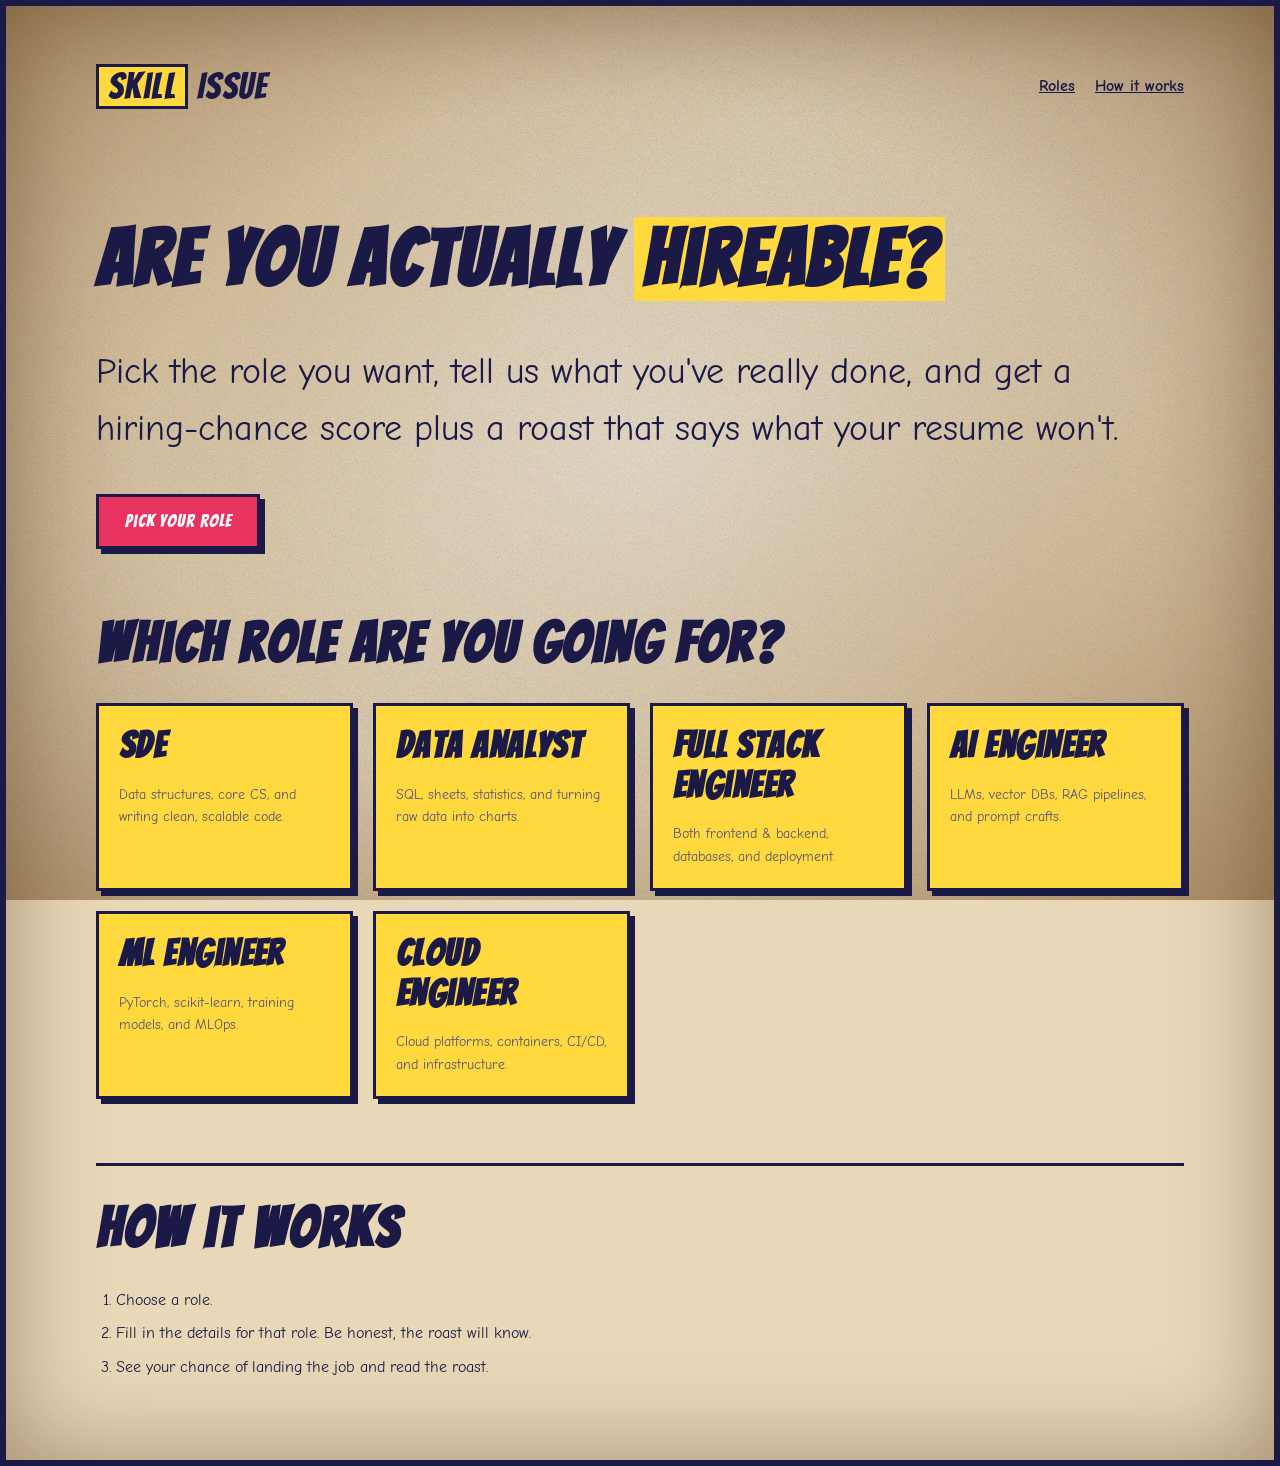
==== src/main/resources/static/index.html @ abd8b3f5 "Added frontend to the application" ====
<!DOCTYPE html>
<html lang="en">
<head>
  <meta charset="UTF-8">
  <meta name="viewport" content="width=device-width, initial-scale=1">
  <title>Skill Issue — find out if you're hireable</title>
  <link rel="preconnect" href="https://fonts.googleapis.com">
  <link rel="preconnect" href="https://fonts.gstatic.com" crossorigin>
  <link href="https://fonts.googleapis.com/css2?family=Bangers&family=Comic+Neue:ital,wght@0,400;0,700;1,400;1,700&display=swap" rel="stylesheet">
  <link rel="stylesheet" href="css/base.css">
  <link rel="stylesheet" href="css/components.css">
  <link rel="stylesheet" href="css/home.css">
  <link rel="icon" type="image/png" href="images/emoji-beg.png">
</head>
<body>
  <header class="site-header">
    <div class="wrap">
      <a class="logo" href="index.html"><span>Skill</span> Issue</a>
      <nav aria-label="Main"><a href="index.html#roles">Roles</a><a href="index.html#how">How it works</a></nav>
    </div>
  </header>

  <main>
    <section class="hero wrap">
      <h1>Are you actually <mark>hireable?</mark></h1>
      <p>Pick the role you want, tell us what you've really done, and get a hiring-chance score plus a roast that says what your resume won't.</p>
      <a class="btn" href="#roles">Pick your role</a>
    </section>

    <section class="roles wrap" id="roles">
      <h2>Which role are you going for?</h2>
      <ul class="role-grid">
        <li><a class="role-card" href="profile.html#sde"><h3>SDE</h3><p>Data structures, core CS, and writing clean, scalable code.</p></a></li>
        <li><a class="role-card" href="profile.html#data-analyst"><h3>Data Analyst</h3><p>SQL, sheets, statistics, and turning raw data into charts.</p></a></li>
        <li><a class="role-card" href="profile.html#fullstack"><h3>Full Stack Engineer</h3><p>Both frontend & backend, databases, and deployment.</p></a></li>
        <li><a class="role-card" href="profile.html#ai-engineer"><h3>AI Engineer</h3><p>LLMs, vector DBs, RAG pipelines, and prompt crafts.</p></a></li>
        <li><a class="role-card" href="profile.html#ml-engineer"><h3>ML Engineer</h3><p>PyTorch, scikit-learn, training models, and MLOps.</p></a></li>
        <li><a class="role-card" href="profile.html#cloud-engineer"><h3>Cloud Engineer</h3><p>Cloud platforms, containers, CI/CD, and infrastructure.</p></a></li>
      </ul>
    </section>

    <section class="how wrap" id="how">
      <h2>How it works</h2>
      <ol>
        <li>Choose a role.</li>
        <li>Fill in the details for that role. Be honest, the roast will know.</li>
        <li>See your chance of landing the job and read the roast.</li>
      </ol>
    </section>
  </main>
</body>
</html>
---- src/main/resources/static/css/base.css ----
/* base.css — design tokens, reset, typography. Loaded on every page. */
:root {
  --bg: #e8d8b8;
  --panel: #ffd93d;
  --ink: #1b1946;
  --ink-soft: #55537f;
  --hurt: #e8325f;      /* damage / roast */
  --heal: #23b58a;      /* health / good news */
  --hit: #ffd93d;       /* highlight */
  --line: 3px solid var(--ink);
  --shadow: 5px 5px 0 var(--ink);

  --font-display: "Bangers", "Comic Sans MS", Impact, cursive, sans-serif;
  --font-body: "Comic Neue", "Comic Sans MS", cursive, sans-serif;

  --step--1: 0.875rem;
  --step-0: 1rem;
  --step-1: 2.25rem;
  --step-2: 1.75rem;
  --step-3: clamp(2.25rem, 5vw, 3.5rem);
  --step-4: clamp(3rem, 9vw, 6rem);
}

*, *::before, *::after { box-sizing: border-box; }
html { scroll-behavior: smooth; }
@media (prefers-reduced-motion: reduce) {
  html { scroll-behavior: auto; }
  *, *::before, *::after { animation: none !important; transition: none !important; }
}

body {
  margin: 0;
  min-height: 100vh;
  border: 6px solid var(--ink);
  color: var(--ink);
  font-family: var(--font-body);
  font-size: var(--step-0);
  line-height: 1.6;
  background-color: var(--bg);
  background-image: 
    /* Vignette shading around edges */
    radial-gradient(
      ellipse at center,
      rgba(247, 241, 227, 0.4) 0%,
      rgba(214, 187, 142, 0.4) 55%,
      rgba(153, 117, 74, 0.75) 100%
    ),
    /* Irregular stains / aged discoloration */
    radial-gradient(
      circle at 20% 30%,
      rgba(180, 140, 90, 0.3) 0%,
      transparent 45%
    ),
    radial-gradient(
      circle at 80% 75%,
      rgba(160, 115, 65, 0.35) 0%,
      transparent 50%
    ),
    /* Procedural paper fiber & noise texture via inline SVG */
    url("data:image/svg+xml,%3Csvg viewBox='0 0 600 600' xmlns='http://www.w3.org/2000/svg'%3E%3Cfilter id='noiseFilter'%3E%3CfeTurbulence type='fractalNoise' baseFrequency='0.65' numOctaves='4' stitchTiles='stitch'/%3E%3CfeColorMatrix type='matrix' values='0 0 0 0 0.45  0 0 0 0 0.35  0 0 0 0 0.22  0 0 0 0 0.22 0'/%3E%3C/filter%3E%3Crect width='100%25' height='100%25' filter='url(%23noiseFilter)'/%3E%3C/svg%3E");
  background-repeat: no-repeat, no-repeat, no-repeat, repeat;
  background-size: cover, cover, cover, 300px 300px;
  background-attachment: fixed;
  box-shadow: inset 0 0 100px rgba(78, 48, 20, 0.45);
}

@media (max-width: 600px) {
  body { border-width: 4px; }
}

h1, h2, h3 {
  font-family: var(--font-display);
  line-height: 1.1;
  letter-spacing: 0.04em;
  margin: 0 0 0.5em;
}
h1 { font-size: var(--step-4); }
h2 { font-size: var(--step-3); }
h3 { font-size: var(--step-1); }
p  { margin: 0 0 1em; max-width: 62ch; }
a  { color: inherit; }

:focus-visible { outline: 4px solid var(--hurt); outline-offset: 3px; }

.wrap { width: min(100% - 2rem, 68rem); margin-inline: auto; }
.muted { color: var(--ink-soft); }
.visually-hidden {
  position: absolute; width: 1px; height: 1px; overflow: hidden;
  clip: rect(0 0 0 0); white-space: nowrap;
}
---- src/main/resources/static/css/components.css ----
/* components.css — reusable pieces: header, buttons, panels, form controls, health bar. */

/* Site header */
.site-header { padding-block: 3.25rem; }
.site-header .wrap { display: flex; justify-content: space-between; align-items: center; gap: 1rem; }
.logo {
  font-family: var(--font-display); font-size: var(--step-1);
  text-decoration: none; letter-spacing: 0.04em;
}
.logo span { background: var(--hit); padding: 0 0.25em; border: var(--line); }
.site-header nav a { margin-left: 1.25rem; font-weight: 700; }

/* Buttons */
.btn {
  display: inline-block; font: var(--step-0)/1 var(--font-display);
  font-size: 1.15rem; letter-spacing: 0.05em;
  padding: 0.85em 1.4em; border: var(--line); background: var(--hurt); color: #fff;
  text-decoration: none; cursor: pointer; box-shadow: var(--shadow);
  transition: transform 0.12s, box-shadow 0.12s;
}
.btn:hover { transform: translate(2px, 2px); box-shadow: 3px 3px 0 var(--ink); }
.btn:active { transform: translate(5px, 5px); box-shadow: 0 0 0 var(--ink); }
.btn--quiet { background: var(--panel); color: var(--ink); }

/* Panel */
.panel { background: var(--panel); border: var(--line); box-shadow: var(--shadow); padding: 1.5rem; }
.panel--flat { box-shadow: none; }

/* Forms */
.field { margin-bottom: 1.25rem; }
.field label, .field legend { display: block; font-weight: 700; margin-bottom: 0.35rem; padding: 0; }
.field .hint { display: block; font-size: var(--step--1); color: var(--ink-soft); font-weight: 400; }
.field input[type="text"],
.field input[type="number"],
.field select,
.field textarea {
  width: 100%; font: inherit; color: inherit; background: #fff;
  border: var(--line); padding: 0.7em 0.8em; border-radius: 0;
}
.field textarea { min-height: 6rem; resize: vertical; }
.field input:focus, .field select:focus, .field textarea:focus { background: #fffbe0; }
.field--check label { display: flex; gap: 0.6rem; align-items: center; font-weight: 500; }
.field--check input { width: 1.25rem; height: 1.25rem; accent-color: var(--ink); }
fieldset.field { border: 0; padding: 0; margin-inline: 0; min-width: 0; }

/* Health bar — the score, drawn like a boss fight */
.hp { border: var(--line); background: #fff; height: 3rem; position: relative; overflow: hidden; }
.hp__fill {
  height: 100%; width: var(--value, 0%); background: var(--heal);
  border-right: var(--line);
  animation: hp-fill 1.4s cubic-bezier(0.2, 0.8, 0.2, 1) both;
}
.hp[data-tier="low"] .hp__fill { background: var(--hurt); }
.hp[data-tier="mid"] .hp__fill { background: var(--hit); }
@keyframes hp-fill { from { width: 0; } }
.hp__label { display: flex; justify-content: space-between; font-weight: 700; margin-bottom: 0.4rem; }
---- src/main/resources/static/css/home.css ----
/* home.css — index.html only */
.hero { padding-block: 3rem 2rem; }
.hero h1 {
  max-width: none;
  white-space: nowrap;
  font-size: clamp(1.4rem, 6.2vw, var(--step-4));
}
.hero h1 mark { background: var(--hit); color: inherit; padding: 0 0.1em; }
.hero p { font-size: var(--step-1); }

.roles { padding-block: 2rem 4rem; }
.role-grid {
  display: grid; gap: 1.25rem;
  grid-template-columns: repeat(auto-fit, minmax(14rem, 1fr));
  list-style: none; padding: 0; margin: 1.5rem 0 0;
}
.role-card {
  display: block; height: 100%; text-decoration: none; padding: 1.25rem;
  background: var(--panel); border: var(--line); box-shadow: var(--shadow);
  transition: transform 0.12s, box-shadow 0.12s, background 0.12s;
}
.role-card:hover, .role-card:focus-visible { background: var(--hit); transform: translate(-2px, -2px); box-shadow: 7px 7px 0 var(--ink); }
.role-card p { margin: 0; font-size: var(--step--1); color: var(--ink-soft); }
.role-card:hover p, .role-card:focus-visible p { color: var(--ink); }

.how { padding-block: 2rem 4rem; border-top: var(--line); }
.how ol { padding-left: 1.25rem; max-width: 50ch; }
.how li { margin-bottom: 0.5rem; }
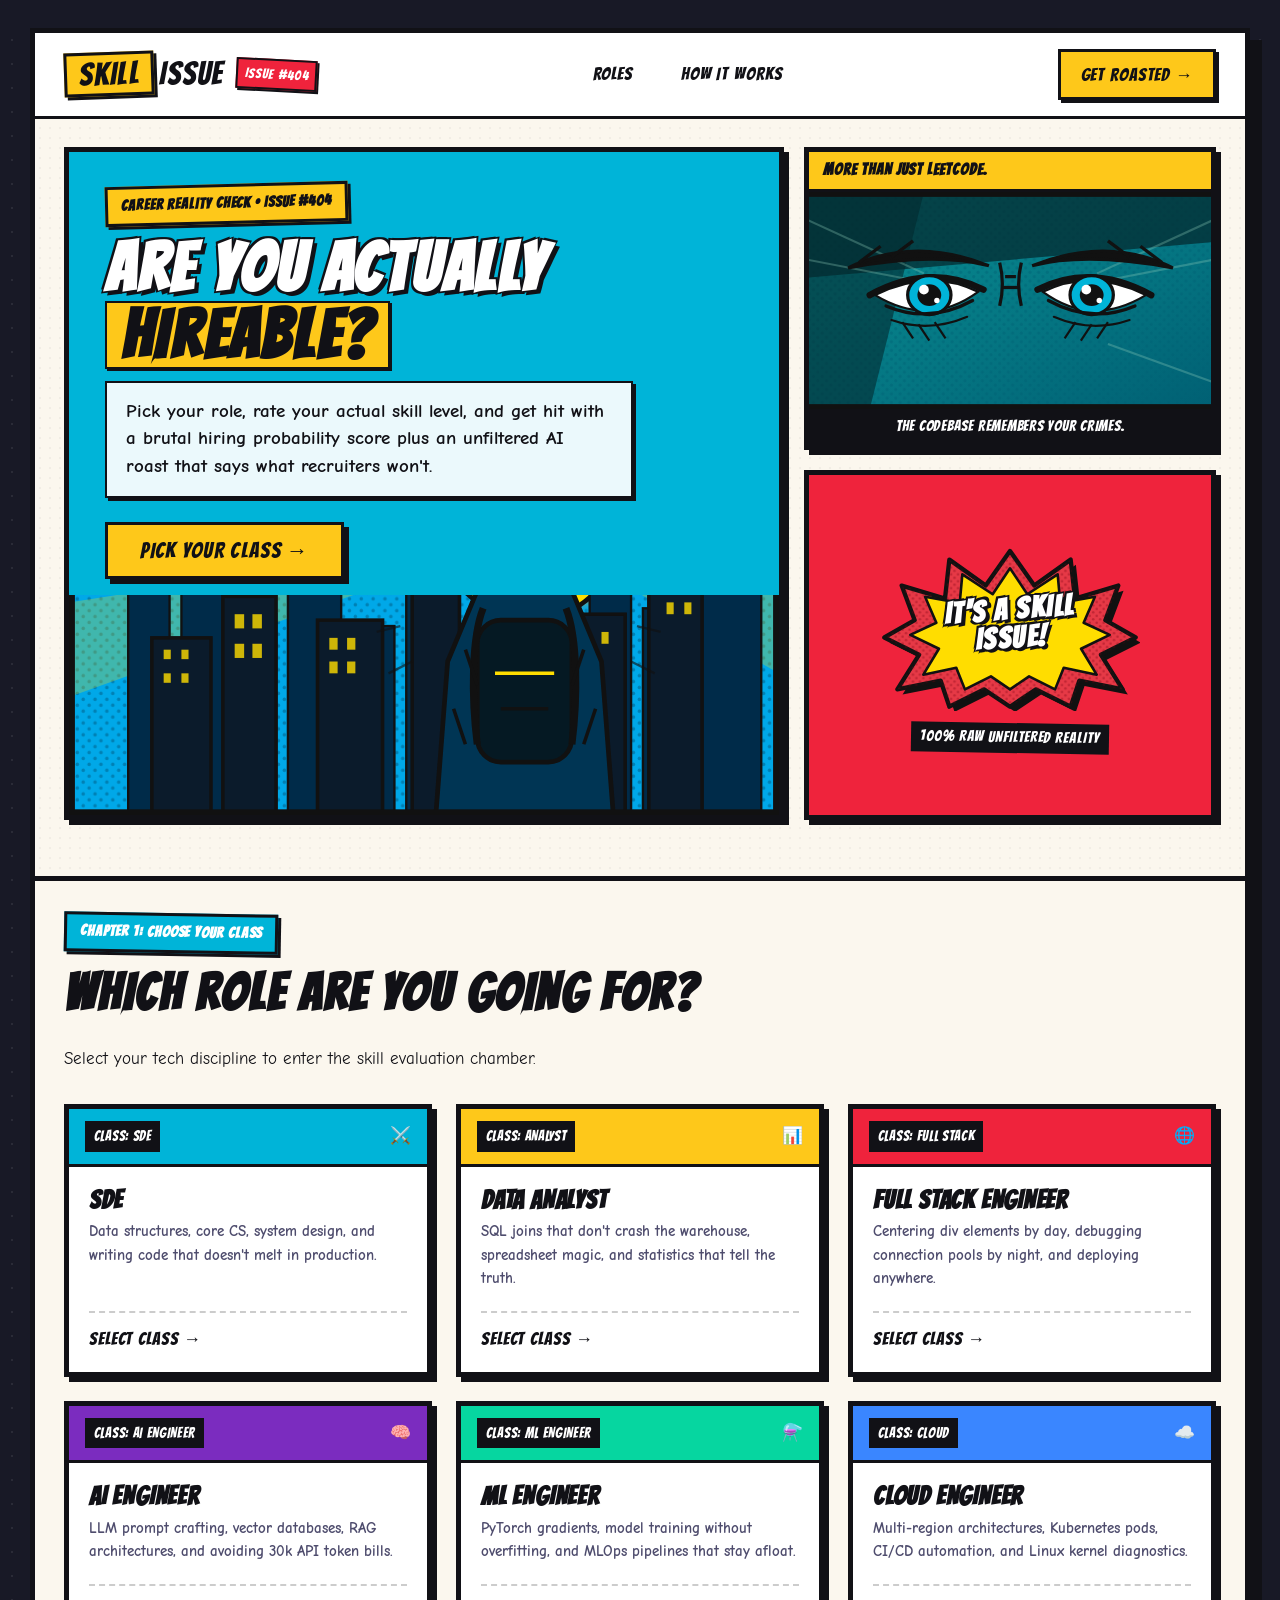
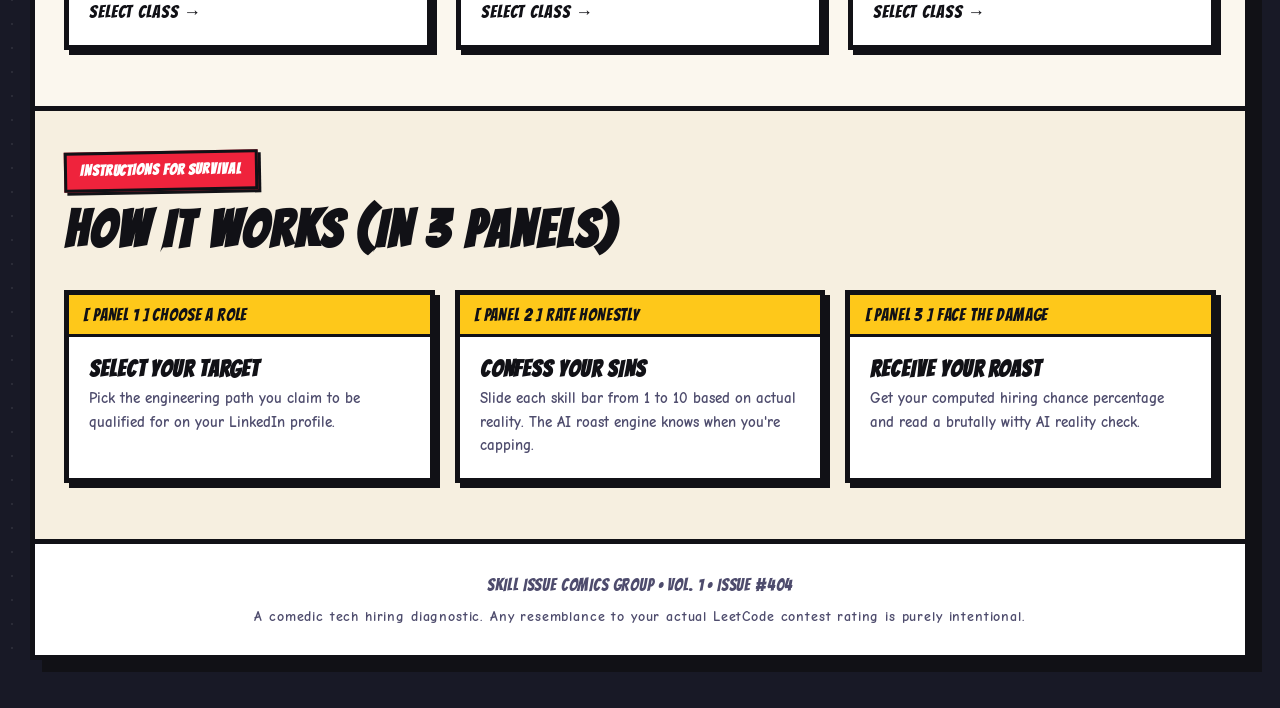
==== commit a1aefe21: "Changed frontend to comic theme" ====
--- a/src/main/resources/static/index.html
+++ b/src/main/resources/static/index.html
@@ -3,7 +3,7 @@
 <head>
   <meta charset="UTF-8">
   <meta name="viewport" content="width=device-width, initial-scale=1">
-  <title>Skill Issue — find out if you're hireable</title>
+  <title>Skill Issue — Tech Hiring Reality Check (Comic Edition)</title>
   <link rel="preconnect" href="https://fonts.googleapis.com">
   <link rel="preconnect" href="https://fonts.gstatic.com" crossorigin>
   <link href="https://fonts.googleapis.com/css2?family=Bangers&family=Comic+Neue:ital,wght@0,400;0,700;1,400;1,700&display=swap" rel="stylesheet">
@@ -13,40 +13,206 @@
   <link rel="icon" type="image/png" href="images/emoji-beg.png">
 </head>
 <body>
-  <header class="site-header">
-    <div class="wrap">
-      <a class="logo" href="index.html"><span>Skill</span> Issue</a>
-      <nav aria-label="Main"><a href="index.html#roles">Roles</a><a href="index.html#how">How it works</a></nav>
-    </div>
-  </header>
-
-  <main>
-    <section class="hero wrap">
-      <h1>Are you actually <mark>hireable?</mark></h1>
-      <p>Pick the role you want, tell us what you've really done, and get a hiring-chance score plus a roast that says what your resume won't.</p>
-      <a class="btn" href="#roles">Pick your role</a>
-    </section>
-
-    <section class="roles wrap" id="roles">
-      <h2>Which role are you going for?</h2>
-      <ul class="role-grid">
-        <li><a class="role-card" href="profile.html#sde"><h3>SDE</h3><p>Data structures, core CS, and writing clean, scalable code.</p></a></li>
-        <li><a class="role-card" href="profile.html#data-analyst"><h3>Data Analyst</h3><p>SQL, sheets, statistics, and turning raw data into charts.</p></a></li>
-        <li><a class="role-card" href="profile.html#fullstack"><h3>Full Stack Engineer</h3><p>Both frontend & backend, databases, and deployment.</p></a></li>
-        <li><a class="role-card" href="profile.html#ai-engineer"><h3>AI Engineer</h3><p>LLMs, vector DBs, RAG pipelines, and prompt crafts.</p></a></li>
-        <li><a class="role-card" href="profile.html#ml-engineer"><h3>ML Engineer</h3><p>PyTorch, scikit-learn, training models, and MLOps.</p></a></li>
-        <li><a class="role-card" href="profile.html#cloud-engineer"><h3>Cloud Engineer</h3><p>Cloud platforms, containers, CI/CD, and infrastructure.</p></a></li>
-      </ul>
-    </section>
-
-    <section class="how wrap" id="how">
-      <h2>How it works</h2>
-      <ol>
-        <li>Choose a role.</li>
-        <li>Fill in the details for that role. Be honest, the roast will know.</li>
-        <li>See your chance of landing the job and read the roast.</li>
-      </ol>
-    </section>
-  </main>
+  <div class="comic-page">
+    <!-- Comic Site Header -->
+    <header class="site-header">
+      <div class="wrap">
+        <a class="logo-group" href="index.html">
+          <div class="logo"><span>SKILL</span> ISSUE</div>
+          <div class="logo-badge">ISSUE #404</div>
+        </a>
+        <nav aria-label="Main">
+          <a href="#roles">ROLES</a>
+          <a href="#how">HOW IT WORKS</a>
+        </nav>
+        <a class="header-cta" href="profile.html#sde">GET ROASTED &rarr;</a>
+      </div>
+    </header>
+
+    <main>
+      <!-- Hero Comic Spread (Inspired by Vaultless Reference) -->
+      <section class="hero-comic-section wrap">
+        <div class="comic-hero-grid">
+          <!-- Main Left Comic Panel -->
+          <div class="hero-panel-main halftone-cyan">
+            <div class="hero-panel-content">
+              <span class="comic-tag">CAREER REALITY CHECK &bull; ISSUE #404</span>
+              <h1>ARE YOU ACTUALLY <mark>HIREABLE?</mark></h1>
+              <p>Pick your role, rate your actual skill level, and get hit with a brutal hiring probability score plus an unfiltered AI roast that says what recruiters won't.</p>
+              <a class="btn" href="#roles">PICK YOUR CLASS &rarr;</a>
+            </div>
+            <div class="hero-panel-illustration">
+              <img src="images/comic-hero-skyline.svg" alt="Comic developer overlooking tech skyline">
+            </div>
+          </div>
+
+          <!-- Right Column (2 Stacked Comic Panels) -->
+          <div class="hero-side-column">
+            <!-- Top Right Noir Panel -->
+            <div class="side-panel-noir">
+              <div class="side-panel-header">MORE THAN JUST LEETCODE.</div>
+              <div class="side-panel-image">
+                <img src="images/comic-eyes.svg" alt="Intense comic eyes staring at code">
+              </div>
+              <div class="side-panel-caption">THE CODEBASE REMEMBERS YOUR CRIMES.</div>
+            </div>
+
+            <!-- Bottom Right Action Burst Panel -->
+            <div class="side-panel-burst halftone-red">
+              <div class="burst-wrap">
+                <img src="images/comic-burst.svg" alt="Comic action starburst">
+                <div class="burst-text-overlay">
+                  <h3>IT'S A SKILL ISSUE!</h3>
+                </div>
+              </div>
+              <div class="burst-subtitle">100% RAW UNFILTERED REALITY</div>
+            </div>
+          </div>
+        </div>
+
+      </section>
+
+      <!-- Roles Section (Character Classes) -->
+      <section class="roles-section" id="roles">
+        <div class="wrap">
+          <div class="section-comic-header">
+            <span class="comic-tag comic-tag--cyan">CHAPTER 1: CHOOSE YOUR CLASS</span>
+            <h2>WHICH ROLE ARE YOU GOING FOR?</h2>
+            <p>Select your tech discipline to enter the skill evaluation chamber.</p>
+          </div>
+
+          <ul class="role-grid">
+            <li>
+              <a class="role-card" href="profile.html#sde">
+                <div class="role-card-banner sde">
+                  <span class="role-class-tag">CLASS: SDE</span>
+                  <span>&#x2694;&#xFE0F;</span>
+                </div>
+                <div class="role-card-body">
+                  <h3>SDE</h3>
+                  <p>Data structures, core CS, system design, and writing code that doesn't melt in production.</p>
+                  <span class="role-card-action">SELECT CLASS &rarr;</span>
+                </div>
+              </a>
+            </li>
+
+            <li>
+              <a class="role-card" href="profile.html#data-analyst">
+                <div class="role-card-banner data-analyst">
+                  <span class="role-class-tag">CLASS: ANALYST</span>
+                  <span>&#x1F4CA;</span>
+                </div>
+                <div class="role-card-body">
+                  <h3>Data Analyst</h3>
+                  <p>SQL joins that don't crash the warehouse, spreadsheet magic, and statistics that tell the truth.</p>
+                  <span class="role-card-action">SELECT CLASS &rarr;</span>
+                </div>
+              </a>
+            </li>
+
+            <li>
+              <a class="role-card" href="profile.html#fullstack">
+                <div class="role-card-banner fullstack">
+                  <span class="role-class-tag">CLASS: FULL STACK</span>
+                  <span>&#x1F310;</span>
+                </div>
+                <div class="role-card-body">
+                  <h3>Full Stack Engineer</h3>
+                  <p>Centering div elements by day, debugging connection pools by night, and deploying anywhere.</p>
+                  <span class="role-card-action">SELECT CLASS &rarr;</span>
+                </div>
+              </a>
+            </li>
+
+            <li>
+              <a class="role-card" href="profile.html#ai-engineer">
+                <div class="role-card-banner ai-engineer">
+                  <span class="role-class-tag">CLASS: AI ENGINEER</span>
+                  <span>&#x1F9E0;</span>
+                </div>
+                <div class="role-card-body">
+                  <h3>AI Engineer</h3>
+                  <p>LLM prompt crafting, vector databases, RAG architectures, and avoiding 30k API token bills.</p>
+                  <span class="role-card-action">SELECT CLASS &rarr;</span>
+                </div>
+              </a>
+            </li>
+
+            <li>
+              <a class="role-card" href="profile.html#ml-engineer">
+                <div class="role-card-banner ml-engineer">
+                  <span class="role-class-tag">CLASS: ML ENGINEER</span>
+                  <span>&#x2697;&#xFE0F;</span>
+                </div>
+                <div class="role-card-body">
+                  <h3>ML Engineer</h3>
+                  <p>PyTorch gradients, model training without overfitting, and MLOps pipelines that stay afloat.</p>
+                  <span class="role-card-action">SELECT CLASS &rarr;</span>
+                </div>
+              </a>
+            </li>
+
+            <li>
+              <a class="role-card" href="profile.html#cloud-engineer">
+                <div class="role-card-banner cloud-engineer">
+                  <span class="role-class-tag">CLASS: CLOUD</span>
+                  <span>&#x2601;&#xFE0F;</span>
+                </div>
+                <div class="role-card-body">
+                  <h3>Cloud Engineer</h3>
+                  <p>Multi-region architectures, Kubernetes pods, CI/CD automation, and Linux kernel diagnostics.</p>
+                  <span class="role-card-action">SELECT CLASS &rarr;</span>
+                </div>
+              </a>
+            </li>
+          </ul>
+        </div>
+      </section>
+
+      <!-- How It Works (Comic Strip Layout) -->
+      <section class="how-section" id="how">
+        <div class="wrap">
+          <div class="section-comic-header">
+            <span class="comic-tag comic-tag--red">INSTRUCTIONS FOR SURVIVAL</span>
+            <h2>HOW IT WORKS (IN 3 PANELS)</h2>
+          </div>
+
+          <div class="how-comic-strip">
+            <div class="how-panel">
+              <div class="how-panel-number">[ PANEL 1 ] CHOOSE A ROLE</div>
+              <div class="how-panel-body">
+                <h3>Select Your Target</h3>
+                <p>Pick the engineering path you claim to be qualified for on your LinkedIn profile.</p>
+              </div>
+            </div>
+
+            <div class="how-panel">
+              <div class="how-panel-number">[ PANEL 2 ] RATE HONESTLY</div>
+              <div class="how-panel-body">
+                <h3>Confess Your Sins</h3>
+                <p>Slide each skill bar from 1 to 10 based on actual reality. The AI roast engine knows when you're capping.</p>
+              </div>
+            </div>
+
+            <div class="how-panel">
+              <div class="how-panel-number">[ PANEL 3 ] FACE THE DAMAGE</div>
+              <div class="how-panel-body">
+                <h3>Receive Your Roast</h3>
+                <p>Get your computed hiring chance percentage and read a brutally witty AI reality check.</p>
+              </div>
+            </div>
+          </div>
+        </div>
+      </section>
+    </main>
+
+    <!-- Comic Footer -->
+    <footer class="comic-footer">
+      <div class="wrap">
+        <div>SKILL ISSUE COMICS GROUP &bull; VOL. 1 &bull; ISSUE #404</div>
+        <div class="comic-footer-disclaimer">A comedic tech hiring diagnostic. Any resemblance to your actual LeetCode contest rating is purely intentional.</div>
+      </div>
+    </footer>
+  </div>
 </body>
 </html>
--- a/src/main/resources/static/css/base.css
+++ b/src/main/resources/static/css/base.css
@@ -1,28 +1,68 @@
-/* base.css — design tokens, reset, typography. Loaded on every page. */
+/* ==========================================================================
+   base.css — Comic Book Theme Design Tokens, Reset & Page Frame
+   Inspired by classic comic dashboards & graphic novels
+   ========================================================================== */
+
 :root {
-  --bg: #e8d8b8;
-  --panel: #ffd93d;
-  --ink: #1b1946;
-  --ink-soft: #55537f;
-  --hurt: #e8325f;      /* damage / roast */
-  --heal: #23b58a;      /* health / good news */
-  --hit: #ffd93d;       /* highlight */
-  --line: 3px solid var(--ink);
+  /* Canvas & Outer Reader Desk */
+  --bg-desk: #181926;
+  --paper: #fbf7ee;
+  --paper-panel: #ffffff;
+  
+  /* Ink & Typography Colors */
+  --ink: #111116;
+  --ink-soft: #4e4c6d;
+  
+  /* Vibrant Comic Palette */
+  --comic-yellow: #fec81a;
+  --comic-yellow-light: #fff275;
+  --comic-cyan: #00b4d8;
+  --comic-cyan-dark: #0077b6;
+  --comic-red: #ef233c;
+  --comic-red-dark: #b8001f;
+  --comic-green: #06d6a0;
+  --comic-green-dark: #028090;
+  --comic-purple: #7b2cbf;
+  --comic-purple-dark: #4a0e78;
+  --comic-orange: #ff6b35;
+  
+  /* Semantic Aliases for compatibility */
+  --panel: var(--comic-yellow);
+  --hurt: var(--comic-red);
+  --heal: var(--comic-green);
+  --hit: var(--comic-yellow);
+  
+  /* Comic Borders & Solid Drop Shadows */
+  --line-thin: 2px solid var(--ink);
+  --line: 3.5px solid var(--ink);
+  --line-thick: 5px solid var(--ink);
+  
+  --shadow-sm: 3px 3px 0 var(--ink);
   --shadow: 5px 5px 0 var(--ink);
-
-  --font-display: "Bangers", "Comic Sans MS", Impact, cursive, sans-serif;
+  --shadow-lg: 8px 8px 0 var(--ink);
+  --shadow-xl: 12px 12px 0 var(--ink);
+  
+  /* Typography */
+  --font-display: "Bangers", Impact, "Comic Sans MS", cursive, sans-serif;
   --font-body: "Comic Neue", "Comic Sans MS", cursive, sans-serif;
-
-  --step--1: 0.875rem;
-  --step-0: 1rem;
-  --step-1: 2.25rem;
-  --step-2: 1.75rem;
-  --step-3: clamp(2.25rem, 5vw, 3.5rem);
-  --step-4: clamp(3rem, 9vw, 6rem);
-}
-
-*, *::before, *::after { box-sizing: border-box; }
-html { scroll-behavior: smooth; }
+  
+  --step--1: 0.9rem;
+  --step-0: 1.05rem;
+  --step-1: 1.5rem;
+  --step-2: 1.85rem;
+  --step-3: clamp(2rem, 5vw, 3.25rem);
+  --step-4: clamp(2.5rem, 8vw, 4.5rem);
+}
+
+*, *::before, *::after {
+  box-sizing: border-box;
+}
+
+html {
+  scroll-behavior: smooth;
+  background-color: var(--bg-desk);
+}
+
 @media (prefers-reduced-motion: reduce) {
   html { scroll-behavior: auto; }
   *, *::before, *::after { animation: none !important; transition: none !important; }
@@ -31,60 +71,185 @@
 body {
   margin: 0;
   min-height: 100vh;
-  border: 6px solid var(--ink);
   color: var(--ink);
   font-family: var(--font-body);
   font-size: var(--step-0);
-  line-height: 1.6;
-  background-color: var(--bg);
+  line-height: 1.55;
+  background-color: var(--bg-desk);
   background-image: 
-    /* Vignette shading around edges */
-    radial-gradient(
-      ellipse at center,
-      rgba(247, 241, 227, 0.4) 0%,
-      rgba(214, 187, 142, 0.4) 55%,
-      rgba(153, 117, 74, 0.75) 100%
-    ),
-    /* Irregular stains / aged discoloration */
-    radial-gradient(
-      circle at 20% 30%,
-      rgba(180, 140, 90, 0.3) 0%,
-      transparent 45%
-    ),
-    radial-gradient(
-      circle at 80% 75%,
-      rgba(160, 115, 65, 0.35) 0%,
-      transparent 50%
-    ),
-    /* Procedural paper fiber & noise texture via inline SVG */
-    url("data:image/svg+xml,%3Csvg viewBox='0 0 600 600' xmlns='http://www.w3.org/2000/svg'%3E%3Cfilter id='noiseFilter'%3E%3CfeTurbulence type='fractalNoise' baseFrequency='0.65' numOctaves='4' stitchTiles='stitch'/%3E%3CfeColorMatrix type='matrix' values='0 0 0 0 0.45  0 0 0 0 0.35  0 0 0 0 0.22  0 0 0 0 0.22 0'/%3E%3C/filter%3E%3Crect width='100%25' height='100%25' filter='url(%23noiseFilter)'/%3E%3C/svg%3E");
-  background-repeat: no-repeat, no-repeat, no-repeat, repeat;
-  background-size: cover, cover, cover, 300px 300px;
-  background-attachment: fixed;
-  box-shadow: inset 0 0 100px rgba(78, 48, 20, 0.45);
+    radial-gradient(circle, rgba(255, 255, 255, 0.08) 1.5px, transparent 1.5px);
+  background-size: 24px 24px;
+}
+
+/* Authentic Comic Book Page Spread Container */
+.comic-page {
+  max-width: 1220px;
+  margin: 1.75rem auto 3rem;
+  background-color: var(--paper);
+  border: var(--line-thick);
+  box-shadow: var(--shadow-xl);
+  position: relative;
+  background-image:
+    radial-gradient(circle, rgba(0, 0, 0, 0.04) 1px, transparent 1px);
+  background-size: 10px 10px;
+}
+
+@media (max-width: 1260px) {
+  .comic-page {
+    margin: 1rem 0.75rem 2rem;
+    border-width: 4px;
+    box-shadow: var(--shadow-lg);
+  }
 }
 
 @media (max-width: 600px) {
-  body { border-width: 4px; }
-}
-
-h1, h2, h3 {
+  .comic-page {
+    margin: 0;
+    border-width: 3.5px 0;
+    box-shadow: none;
+  }
+}
+
+/* Headings */
+h1, h2, h3, h4 {
   font-family: var(--font-display);
-  line-height: 1.1;
+  line-height: 1.05;
   letter-spacing: 0.04em;
   margin: 0 0 0.5em;
-}
+  color: var(--ink);
+  text-transform: uppercase;
+}
+
 h1 { font-size: var(--step-4); }
 h2 { font-size: var(--step-3); }
-h3 { font-size: var(--step-1); }
-p  { margin: 0 0 1em; max-width: 62ch; }
-a  { color: inherit; }
-
-:focus-visible { outline: 4px solid var(--hurt); outline-offset: 3px; }
-
-.wrap { width: min(100% - 2rem, 68rem); margin-inline: auto; }
-.muted { color: var(--ink-soft); }
+h3 { font-size: var(--step-2); }
+h4 { font-size: var(--step-1); }
+
+p {
+  margin: 0 0 1em;
+  max-width: 65ch;
+}
+
+a {
+  color: inherit;
+  text-decoration: none;
+}
+
+:focus-visible {
+  outline: 4px solid var(--comic-red);
+  outline-offset: 3px;
+}
+
+.wrap {
+  width: min(100% - 2.5rem, 72rem);
+  margin-inline: auto;
+}
+
+@media (max-width: 480px) {
+  .wrap {
+    width: min(100% - 1.25rem, 72rem);
+  }
+}
+
+.muted {
+  color: var(--ink-soft);
+}
+
 .visually-hidden {
-  position: absolute; width: 1px; height: 1px; overflow: hidden;
-  clip: rect(0 0 0 0); white-space: nowrap;
+  position: absolute;
+  width: 1px;
+  height: 1px;
+  overflow: hidden;
+  clip: rect(0 0 0 0);
+  white-space: nowrap;
+}
+
+/* ==========================================================================
+   Ben-Day Halftone Dot Patterns & Comic Textures
+   ========================================================================== */
+
+.halftone-cyan {
+  background-color: var(--comic-cyan);
+  background-image: radial-gradient(circle, rgba(0, 0, 0, 0.22) 20%, transparent 21%);
+  background-size: 7px 7px;
+}
+
+.halftone-yellow {
+  background-color: var(--comic-yellow);
+  background-image: radial-gradient(circle, rgba(0, 0, 0, 0.16) 18%, transparent 19%);
+  background-size: 7px 7px;
+}
+
+.halftone-red {
+  background-color: var(--comic-red);
+  background-image: radial-gradient(circle, rgba(0, 0, 0, 0.25) 20%, transparent 21%);
+  background-size: 7px 7px;
+}
+
+.halftone-purple {
+  background-color: var(--comic-purple);
+  background-image: radial-gradient(circle, rgba(0, 0, 0, 0.25) 20%, transparent 21%);
+  background-size: 7px 7px;
+}
+
+.halftone-green {
+  background-color: var(--comic-green);
+  background-image: radial-gradient(circle, rgba(0, 0, 0, 0.22) 20%, transparent 21%);
+  background-size: 7px 7px;
+}
+
+.halftone-dark {
+  background-color: #171b26;
+  background-image: radial-gradient(circle, rgba(255, 255, 255, 0.12) 16%, transparent 17%);
+  background-size: 8px 8px;
+}
+
+/* Comic Narrator Caption Box (e.g., "YOUR DATA. YOUR CONTROL.") */
+.comic-tag {
+  display: inline-block;
+  font-family: var(--font-display);
+  font-size: 0.95rem;
+  letter-spacing: 0.06em;
+  text-transform: uppercase;
+  background: var(--comic-yellow);
+  color: var(--ink);
+  padding: 0.35em 0.85em;
+  border: var(--line);
+  box-shadow: var(--shadow-sm);
+  transform: rotate(-1.5deg);
+  margin-bottom: 0.75rem;
+  font-weight: 700;
+}
+
+.comic-tag--cyan {
+  background: var(--comic-cyan);
+  color: #fff;
+  transform: rotate(1deg);
+}
+
+.comic-tag--red {
+  background: var(--comic-red);
+  color: #fff;
+  transform: rotate(-1deg);
+}
+
+.comic-tag--green {
+  background: var(--comic-green);
+  color: var(--ink);
+  transform: rotate(1.5deg);
+}
+
+.comic-tag--purple {
+  background: var(--comic-purple);
+  color: #fff;
+  transform: rotate(-1.5deg);
+}
+
+/* Comic Panel Base */
+.comic-panel {
+  background: var(--paper-panel);
+  border: var(--line);
+  box-shadow: var(--shadow);
+  position: relative;
+  overflow: hidden;
 }
--- a/src/main/resources/static/css/components.css
+++ b/src/main/resources/static/css/components.css
@@ -1,56 +1,319 @@
-/* components.css — reusable pieces: header, buttons, panels, form controls, health bar. */
-
-/* Site header */
-.site-header { padding-block: 3.25rem; }
-.site-header .wrap { display: flex; justify-content: space-between; align-items: center; gap: 1rem; }
+/* ==========================================================================
+   components.css — Comic Book Components: Header, Buttons, Panels & HP Bar
+   ========================================================================== */
+
+/* Site Header */
+.site-header {
+  background: var(--paper-panel);
+  border-bottom: var(--line);
+  padding-block: 1rem;
+  position: relative;
+  z-index: 10;
+}
+
+.site-header .wrap {
+  display: flex;
+  justify-content: space-between;
+  align-items: center;
+  gap: 1.25rem;
+}
+
+.logo-group {
+  display: flex;
+  align-items: center;
+  gap: 0.75rem;
+  text-decoration: none;
+}
+
 .logo {
-  font-family: var(--font-display); font-size: var(--step-1);
-  text-decoration: none; letter-spacing: 0.04em;
-}
-.logo span { background: var(--hit); padding: 0 0.25em; border: var(--line); }
-.site-header nav a { margin-left: 1.25rem; font-weight: 700; }
-
-/* Buttons */
+  font-family: var(--font-display);
+  font-size: 2rem;
+  letter-spacing: 0.04em;
+  color: var(--ink);
+  display: inline-flex;
+  align-items: baseline;
+  gap: 0.35rem;
+  line-height: 1;
+}
+
+.logo span {
+  background: var(--comic-yellow);
+  padding: 0.1em 0.35em;
+  border: var(--line);
+  box-shadow: var(--shadow-sm);
+  transform: rotate(-2deg);
+}
+
+.logo-badge {
+  font-family: var(--font-display);
+  font-size: 0.85rem;
+  background: var(--comic-red);
+  color: #fff;
+  padding: 0.2em 0.5em;
+  border: 2px solid var(--ink);
+  box-shadow: 2px 2px 0 var(--ink);
+  transform: rotate(3deg);
+  letter-spacing: 0.05em;
+}
+
+.site-header nav {
+  display: flex;
+  align-items: center;
+  gap: 1rem;
+}
+
+.site-header nav a {
+  font-family: var(--font-display);
+  font-size: 1.15rem;
+  letter-spacing: 0.05em;
+  padding: 0.3em 0.75em;
+  border: 2px solid transparent;
+  transition: all 0.12s ease;
+  color: var(--ink);
+  text-transform: uppercase;
+}
+
+.site-header nav a:hover {
+  background: var(--comic-yellow);
+  border-color: var(--ink);
+  box-shadow: 2px 2px 0 var(--ink);
+  transform: rotate(-1deg);
+}
+
+.header-cta {
+  font-family: var(--font-display);
+  font-size: 1.1rem;
+  letter-spacing: 0.05em;
+  background: var(--comic-yellow);
+  color: var(--ink);
+  padding: 0.5em 1.1em;
+  border: var(--line);
+  box-shadow: var(--shadow-sm);
+  display: inline-flex;
+  align-items: center;
+  gap: 0.35rem;
+  transition: transform 0.12s, box-shadow 0.12s;
+  text-transform: uppercase;
+}
+
+.header-cta:hover {
+  transform: translate(-2px, -2px);
+  box-shadow: 4px 4px 0 var(--ink);
+  background: var(--comic-yellow-light);
+}
+
+/* Comic Buttons */
 .btn {
-  display: inline-block; font: var(--step-0)/1 var(--font-display);
-  font-size: 1.15rem; letter-spacing: 0.05em;
-  padding: 0.85em 1.4em; border: var(--line); background: var(--hurt); color: #fff;
-  text-decoration: none; cursor: pointer; box-shadow: var(--shadow);
-  transition: transform 0.12s, box-shadow 0.12s;
-}
-.btn:hover { transform: translate(2px, 2px); box-shadow: 3px 3px 0 var(--ink); }
-.btn:active { transform: translate(5px, 5px); box-shadow: 0 0 0 var(--ink); }
-.btn--quiet { background: var(--panel); color: var(--ink); }
-
-/* Panel */
-.panel { background: var(--panel); border: var(--line); box-shadow: var(--shadow); padding: 1.5rem; }
-.panel--flat { box-shadow: none; }
+  display: inline-flex;
+  align-items: center;
+  justify-content: center;
+  gap: 0.5rem;
+  font-family: var(--font-display);
+  font-size: 1.35rem;
+  letter-spacing: 0.06em;
+  text-transform: uppercase;
+  padding: 0.7em 1.5em;
+  border: var(--line);
+  background: var(--comic-yellow);
+  color: var(--ink);
+  text-decoration: none;
+  cursor: pointer;
+  box-shadow: var(--shadow);
+  transition: transform 0.12s ease, box-shadow 0.12s ease, background 0.12s ease;
+  line-height: 1;
+}
+
+.btn:hover {
+  transform: translate(-2px, -2px);
+  box-shadow: var(--shadow-lg);
+  background: var(--comic-yellow-light);
+}
+
+.btn:active {
+  transform: translate(3px, 3px);
+  box-shadow: 2px 2px 0 var(--ink);
+}
+
+.btn--red {
+  background: var(--comic-red);
+  color: #fff;
+}
+.btn--red:hover {
+  background: #ff334b;
+}
+
+.btn--cyan {
+  background: var(--comic-cyan);
+  color: #fff;
+}
+
+.btn--quiet {
+  background: var(--paper);
+  color: var(--ink);
+}
+.btn--quiet:hover {
+  background: #fff;
+}
+
+/* Comic Panels */
+.panel {
+  background: var(--paper-panel);
+  border: var(--line);
+  box-shadow: var(--shadow);
+  padding: 1.5rem;
+  position: relative;
+}
+
+.panel--flat {
+  box-shadow: none;
+}
+
+.panel--yellow {
+  background: var(--comic-yellow);
+}
+
+.panel--cyan {
+  background: var(--comic-cyan);
+  color: #fff;
+}
+
+.panel--red {
+  background: var(--comic-red);
+  color: #fff;
+}
 
 /* Forms */
 .field { margin-bottom: 1.25rem; }
-.field label, .field legend { display: block; font-weight: 700; margin-bottom: 0.35rem; padding: 0; }
-.field .hint { display: block; font-size: var(--step--1); color: var(--ink-soft); font-weight: 400; }
+.field label, .field legend {
+  display: block;
+  font-weight: 700;
+  margin-bottom: 0.35rem;
+  padding: 0;
+  font-family: var(--font-display);
+  letter-spacing: 0.04em;
+  font-size: 1.15rem;
+}
+.field .hint {
+  display: block;
+  font-size: var(--step--1);
+  color: var(--ink-soft);
+  font-weight: 400;
+}
 .field input[type="text"],
 .field input[type="number"],
 .field select,
 .field textarea {
-  width: 100%; font: inherit; color: inherit; background: #fff;
-  border: var(--line); padding: 0.7em 0.8em; border-radius: 0;
+  width: 100%;
+  font: inherit;
+  color: inherit;
+  background: #fff;
+  border: var(--line);
+  padding: 0.7em 0.8em;
+  border-radius: 0;
+  box-shadow: var(--shadow-sm);
 }
 .field textarea { min-height: 6rem; resize: vertical; }
-.field input:focus, .field select:focus, .field textarea:focus { background: #fffbe0; }
-.field--check label { display: flex; gap: 0.6rem; align-items: center; font-weight: 500; }
-.field--check input { width: 1.25rem; height: 1.25rem; accent-color: var(--ink); }
-fieldset.field { border: 0; padding: 0; margin-inline: 0; min-width: 0; }
-
-/* Health bar — the score, drawn like a boss fight */
-.hp { border: var(--line); background: #fff; height: 3rem; position: relative; overflow: hidden; }
+.field input:focus, .field select:focus, .field textarea:focus {
+  background: #fffbe0;
+  outline: none;
+  box-shadow: var(--shadow);
+}
+
+/* Comic Boss Fight Health Bar */
+.hp {
+  border: var(--line);
+  background: #ffffff;
+  height: 3.25rem;
+  position: relative;
+  overflow: hidden;
+  box-shadow: var(--shadow-sm);
+  background-image: 
+    repeating-linear-gradient(
+      45deg,
+      transparent,
+      transparent 8px,
+      rgba(0, 0, 0, 0.04) 8px,
+      rgba(0, 0, 0, 0.04) 16px
+    );
+}
+
 .hp__fill {
-  height: 100%; width: var(--value, 0%); background: var(--heal);
+  height: 100%;
+  width: var(--value, 0%);
+  background: var(--comic-green);
   border-right: var(--line);
-  animation: hp-fill 1.4s cubic-bezier(0.2, 0.8, 0.2, 1) both;
-}
-.hp[data-tier="low"] .hp__fill { background: var(--hurt); }
-.hp[data-tier="mid"] .hp__fill { background: var(--hit); }
-@keyframes hp-fill { from { width: 0; } }
-.hp__label { display: flex; justify-content: space-between; font-weight: 700; margin-bottom: 0.4rem; }+  animation: hp-fill 1.2s cubic-bezier(0.2, 0.8, 0.2, 1) both;
+  position: relative;
+}
+
+.hp[data-tier="low"] .hp__fill {
+  background: var(--comic-red);
+  background-image: 
+    repeating-linear-gradient(
+      -45deg,
+      rgba(0, 0, 0, 0.18),
+      rgba(0, 0, 0, 0.18) 10px,
+      transparent 10px,
+      transparent 20px
+    );
+}
+
+.hp[data-tier="mid"] .hp__fill {
+  background: var(--comic-yellow);
+  background-image: 
+    radial-gradient(circle, rgba(0, 0, 0, 0.15) 18%, transparent 19%);
+  background-size: 8px 8px;
+}
+
+.hp[data-tier="high"] .hp__fill {
+  background: var(--comic-green);
+}
+
+@keyframes hp-fill {
+  from { width: 0; }
+}
+
+.hp__label {
+  display: flex;
+  justify-content: space-between;
+  align-items: baseline;
+  font-family: var(--font-display);
+  font-size: 1.2rem;
+  letter-spacing: 0.04em;
+  margin-bottom: 0.5rem;
+}
+
+/* Mobile Breakpoint */
+@media (max-width: 680px) {
+  .site-header nav {
+    display: none;
+  }
+}
+
+@media (max-width: 480px) {
+  .site-header {
+    padding-block: 0.75rem;
+  }
+  .site-header .wrap {
+    flex-direction: column;
+    align-items: flex-start;
+    gap: 0.6rem;
+  }
+  .logo {
+    font-size: 1.75rem;
+  }
+  .header-cta {
+    width: 100%;
+    justify-content: center;
+  }
+  .panel {
+    padding: 1.15rem;
+  }
+  .hp {
+    height: 2.5rem;
+  }
+  .btn {
+    width: 100%;
+    text-align: center;
+  }
+}
--- a/src/main/resources/static/css/home.css
+++ b/src/main/resources/static/css/home.css
@@ -1,28 +1,609 @@
-/* home.css — index.html only */
-.hero { padding-block: 3rem 2rem; }
-.hero h1 {
-  max-width: none;
-  white-space: nowrap;
-  font-size: clamp(1.4rem, 6.2vw, var(--step-4));
-}
-.hero h1 mark { background: var(--hit); color: inherit; padding: 0 0.1em; }
-.hero p { font-size: var(--step-1); }
-
-.roles { padding-block: 2rem 4rem; }
+/* ==========================================================================
+   home.css — Comic Book Theme for index.html (Inspired by Vaultless Reference)
+   ========================================================================== */
+
+/* Main Hero Comic Grid */
+.hero-comic-section {
+  padding: 1.75rem 0 2rem;
+}
+
+.comic-hero-grid {
+  display: grid;
+  grid-template-columns: 1.75fr 1fr;
+  gap: 1.25rem;
+  margin-bottom: 1.5rem;
+}
+
+/* 1. Main Left Hero Panel */
+.hero-panel-main {
+  background: var(--comic-cyan);
+  border: var(--line-thick);
+  box-shadow: var(--shadow);
+  display: flex;
+  flex-direction: column;
+  justify-content: space-between;
+  position: relative;
+  overflow: hidden;
+  min-height: 480px;
+}
+
+.hero-panel-content {
+  padding: 2rem 2.25rem 1rem;
+  position: relative;
+  z-index: 2;
+}
+
+.hero-panel-main h1 {
+  font-size: clamp(2.5rem, 6.5vw, 4.25rem);
+  line-height: 0.95;
+  color: #ffffff;
+  text-shadow: 4px 4px 0 var(--ink), -2px -2px 0 var(--ink), 2px -2px 0 var(--ink), -2px 2px 0 var(--ink);
+  margin-bottom: 0.75rem;
+  letter-spacing: 0.04em;
+}
+
+.hero-panel-main h1 mark {
+  background: var(--comic-yellow);
+  color: var(--ink);
+  padding: 0 0.2em;
+  text-shadow: none;
+  border: 2px solid var(--ink);
+  box-shadow: 2px 2px 0 var(--ink);
+  display: inline-block;
+}
+
+.hero-panel-main p {
+  font-size: 1.2rem;
+  font-weight: 700;
+  color: var(--ink);
+  background: rgba(255, 255, 255, 0.92);
+  padding: 0.75em 1em;
+  border: var(--line-thin);
+  box-shadow: var(--shadow-sm);
+  max-width: 48ch;
+  margin-bottom: 1.5rem;
+  line-height: 1.45;
+}
+
+.hero-panel-illustration {
+  margin-top: auto;
+  width: 100%;
+  height: 220px;
+  position: relative;
+  z-index: 1;
+  overflow: hidden;
+}
+
+.hero-panel-illustration img {
+  width: 100%;
+  height: 100%;
+  object-fit: cover;
+  object-position: bottom center;
+  display: block;
+}
+
+/* 2. Right Side Column (2 Stacked Comic Panels) */
+.hero-side-column {
+  display: flex;
+  flex-direction: column;
+  gap: 1.25rem;
+}
+
+/* Top Right Noir Panel */
+.side-panel-noir {
+  background: #032b30;
+  border: var(--line-thick);
+  box-shadow: var(--shadow);
+  display: flex;
+  flex-direction: column;
+  position: relative;
+  overflow: hidden;
+  flex: 1;
+}
+
+.side-panel-header {
+  background: var(--comic-yellow);
+  color: var(--ink);
+  font-family: var(--font-display);
+  font-size: 1rem;
+  letter-spacing: 0.06em;
+  padding: 0.4em 0.85em;
+  border-bottom: var(--line);
+  font-weight: 700;
+  text-transform: uppercase;
+}
+
+.side-panel-image {
+  flex: 1;
+  position: relative;
+  min-height: 140px;
+  overflow: hidden;
+}
+
+.side-panel-image img {
+  width: 100%;
+  height: 100%;
+  object-fit: cover;
+  display: block;
+}
+
+.side-panel-caption {
+  background: var(--ink);
+  color: #fff;
+  font-family: var(--font-display);
+  font-size: 0.95rem;
+  letter-spacing: 0.05em;
+  padding: 0.4em 0.8em;
+  text-align: center;
+  text-transform: uppercase;
+}
+
+/* Bottom Right Burst Panel */
+.side-panel-burst {
+  background: var(--comic-red);
+  border: var(--line-thick);
+  box-shadow: var(--shadow);
+  padding: 1.5rem 1rem;
+  display: flex;
+  flex-direction: column;
+  align-items: center;
+  justify-content: center;
+  text-align: center;
+  position: relative;
+  overflow: hidden;
+  flex: 1;
+}
+
+.burst-wrap {
+  width: 100%;
+  max-width: 260px;
+  position: relative;
+  display: flex;
+  align-items: center;
+  justify-content: center;
+}
+
+.burst-wrap img {
+  width: 100%;
+  height: auto;
+  display: block;
+}
+
+.burst-text-overlay {
+  position: absolute;
+  top: 50%;
+  left: 50%;
+  transform: translate(-50%, -50%) rotate(-4deg);
+  width: 80%;
+  text-align: center;
+}
+
+.burst-text-overlay h3 {
+  font-size: 1.85rem;
+  color: #ffffff;
+  text-shadow: 3px 3px 0 var(--ink), -2px -2px 0 var(--ink), 2px -2px 0 var(--ink), -2px 2px 0 var(--ink);
+  line-height: 0.95;
+  margin: 0;
+  letter-spacing: 0.05em;
+}
+
+.burst-subtitle {
+  font-family: var(--font-display);
+  font-size: 0.95rem;
+  color: #ffffff;
+  background: var(--ink);
+  padding: 0.2em 0.6em;
+  display: inline-block;
+  margin-top: 0.75rem;
+  letter-spacing: 0.06em;
+  transform: rotate(1deg);
+}
+
+/* ==========================================================================
+   Mid-Tier 3-Panel Comic Strip (Matching Screenshot's Lower Row)
+   ========================================================================== */
+.comic-mid-grid {
+  display: grid;
+  grid-template-columns: 1.15fr 1fr 1fr;
+  gap: 1.25rem;
+  margin-bottom: 2.5rem;
+}
+
+/* Panel 1: Candidate Dossier / Stats */
+.mid-panel-stats {
+  background: #ffffff;
+  border: var(--line-thick);
+  box-shadow: var(--shadow);
+  display: flex;
+  flex-direction: column;
+}
+
+.stats-card-header {
+  background: var(--comic-yellow);
+  border-bottom: var(--line);
+  padding: 0.6em 1rem;
+  display: flex;
+  align-items: center;
+  gap: 0.5rem;
+  font-family: var(--font-display);
+  font-size: 1.15rem;
+  letter-spacing: 0.05em;
+}
+
+.stats-card-body {
+  padding: 1.25rem;
+  flex: 1;
+}
+
+.stats-badge-list {
+  display: flex;
+  flex-direction: column;
+  gap: 0.5rem;
+  margin-bottom: 1.25rem;
+}
+
+.stats-badge-item {
+  display: flex;
+  justify-content: space-between;
+  align-items: center;
+  font-family: var(--font-display);
+  font-size: 0.95rem;
+  padding: 0.35em 0.65em;
+  border: 2px solid var(--ink);
+  background: #fffbe0;
+  box-shadow: 2px 2px 0 var(--ink);
+}
+
+.stats-badge-item span:last-child {
+  background: var(--comic-red);
+  color: #fff;
+  padding: 0.1em 0.4em;
+  border: 1px solid var(--ink);
+  font-size: 0.85rem;
+}
+
+.stats-activity-title {
+  font-family: var(--font-display);
+  font-size: 0.95rem;
+  color: var(--ink-soft);
+  text-transform: uppercase;
+  margin-bottom: 0.5rem;
+  letter-spacing: 0.04em;
+}
+
+.stats-activity-list {
+  list-style: none;
+  padding: 0;
+  margin: 0;
+  font-size: 0.88rem;
+  font-weight: 700;
+  display: flex;
+  flex-direction: column;
+  gap: 0.35rem;
+}
+
+.stats-activity-list li {
+  padding-left: 1.1rem;
+  position: relative;
+  color: var(--ink);
+}
+
+.stats-activity-list li::before {
+  content: "✖";
+  position: absolute;
+  left: 0;
+  color: var(--comic-red);
+  font-weight: 900;
+  font-size: 0.8rem;
+}
+
+/* Panel 2: Crosshatch Ink Sketch */
+.mid-panel-sketch {
+  background: #f4ede1;
+  border: var(--line-thick);
+  box-shadow: var(--shadow);
+  display: flex;
+  flex-direction: column;
+  overflow: hidden;
+}
+
+.sketch-card-header {
+  background: #ffffff;
+  border-bottom: var(--line);
+  padding: 0.6em 1rem;
+  font-family: var(--font-display);
+  font-size: 1.15rem;
+  letter-spacing: 0.05em;
+  text-align: center;
+}
+
+.sketch-image-wrap {
+  flex: 1;
+  min-height: 180px;
+  overflow: hidden;
+}
+
+.sketch-image-wrap img {
+  width: 100%;
+  height: 100%;
+  object-fit: cover;
+  display: block;
+}
+
+.sketch-card-footer {
+  background: var(--ink);
+  color: #ffffff;
+  font-family: var(--font-display);
+  font-size: 0.9rem;
+  letter-spacing: 0.05em;
+  padding: 0.4em 0.8em;
+  text-align: center;
+}
+
+/* Panel 3: Two Stacked Feature Badges */
+.mid-panel-features {
+  display: flex;
+  flex-direction: column;
+  gap: 1.25rem;
+}
+
+.feature-panel-green {
+  background: var(--comic-green);
+  border: var(--line-thick);
+  box-shadow: var(--shadow);
+  padding: 1.25rem;
+  flex: 1;
+  display: flex;
+  flex-direction: column;
+  justify-content: center;
+}
+
+.feature-panel-green h4 {
+  font-size: 1.4rem;
+  margin-bottom: 0.25rem;
+  letter-spacing: 0.04em;
+  display: flex;
+  align-items: center;
+  gap: 0.5rem;
+}
+
+.feature-panel-green p {
+  font-size: 0.95rem;
+  font-weight: 700;
+  margin: 0;
+  color: var(--ink);
+}
+
+.feature-panel-purple {
+  background: var(--comic-purple);
+  color: #ffffff;
+  border: var(--line-thick);
+  box-shadow: var(--shadow);
+  padding: 1.25rem;
+  flex: 1;
+  display: flex;
+  flex-direction: column;
+  justify-content: center;
+}
+
+.feature-panel-purple h4 {
+  font-size: 1.4rem;
+  margin-bottom: 0.25rem;
+  color: #ffffff;
+  letter-spacing: 0.04em;
+  display: flex;
+  align-items: center;
+  gap: 0.5rem;
+}
+
+.feature-panel-purple p {
+  font-size: 0.95rem;
+  font-weight: 700;
+  margin: 0;
+  color: rgba(255, 255, 255, 0.92);
+}
+
+/* ==========================================================================
+   Roles Section (Comic Character Classes Grid)
+   ========================================================================== */
+.roles-section {
+  padding: 2rem 0 3.5rem;
+  border-top: var(--line-thick);
+  background: var(--paper);
+}
+
+.section-comic-header {
+  margin-bottom: 2rem;
+}
+
 .role-grid {
-  display: grid; gap: 1.25rem;
-  grid-template-columns: repeat(auto-fit, minmax(14rem, 1fr));
-  list-style: none; padding: 0; margin: 1.5rem 0 0;
-}
+  display: grid;
+  gap: 1.5rem;
+  grid-template-columns: repeat(auto-fit, minmax(17rem, 1fr));
+  list-style: none;
+  padding: 0;
+  margin: 0;
+}
+
 .role-card {
-  display: block; height: 100%; text-decoration: none; padding: 1.25rem;
-  background: var(--panel); border: var(--line); box-shadow: var(--shadow);
-  transition: transform 0.12s, box-shadow 0.12s, background 0.12s;
-}
-.role-card:hover, .role-card:focus-visible { background: var(--hit); transform: translate(-2px, -2px); box-shadow: 7px 7px 0 var(--ink); }
-.role-card p { margin: 0; font-size: var(--step--1); color: var(--ink-soft); }
-.role-card:hover p, .role-card:focus-visible p { color: var(--ink); }
-
-.how { padding-block: 2rem 4rem; border-top: var(--line); }
-.how ol { padding-left: 1.25rem; max-width: 50ch; }
-.how li { margin-bottom: 0.5rem; }+  display: flex;
+  flex-direction: column;
+  height: 100%;
+  background: #ffffff;
+  border: var(--line-thick);
+  box-shadow: var(--shadow);
+  text-decoration: none;
+  transition: transform 0.12s ease, box-shadow 0.12s ease;
+  overflow: hidden;
+}
+
+.role-card:hover,
+.role-card:focus-visible {
+  transform: translate(-3px, -3px);
+  box-shadow: var(--shadow-lg);
+}
+
+.role-card-banner {
+  padding: 0.75rem 1rem;
+  border-bottom: var(--line);
+  display: flex;
+  justify-content: space-between;
+  align-items: center;
+}
+
+.role-card-banner.sde { background: var(--comic-cyan); color: #fff; }
+.role-card-banner.data-analyst { background: var(--comic-yellow); color: var(--ink); }
+.role-card-banner.fullstack { background: var(--comic-red); color: #fff; }
+.role-card-banner.ai-engineer { background: var(--comic-purple); color: #fff; }
+.role-card-banner.ml-engineer { background: var(--comic-green); color: var(--ink); }
+.role-card-banner.cloud-engineer { background: #3a86ff; color: #fff; }
+
+.role-class-tag {
+  font-family: var(--font-display);
+  font-size: 0.85rem;
+  letter-spacing: 0.05em;
+  background: var(--ink);
+  color: #fff;
+  padding: 0.2em 0.5em;
+  border: 2px solid var(--ink);
+}
+
+.role-card-body {
+  padding: 1.25rem;
+  flex: 1;
+  display: flex;
+  flex-direction: column;
+}
+
+.role-card-body h3 {
+  font-size: 1.65rem;
+  margin-bottom: 0.35rem;
+  letter-spacing: 0.03em;
+}
+
+.role-card-body p {
+  font-size: 0.95rem;
+  color: var(--ink-soft);
+  margin-bottom: 1.25rem;
+  flex: 1;
+  font-weight: 700;
+}
+
+.role-card-action {
+  font-family: var(--font-display);
+  font-size: 1.1rem;
+  letter-spacing: 0.05em;
+  color: var(--ink);
+  display: inline-flex;
+  align-items: center;
+  gap: 0.35rem;
+  border-top: 2px dashed rgba(0, 0, 0, 0.2);
+  padding-top: 0.75rem;
+  margin-top: auto;
+}
+
+.role-card:hover .role-card-action {
+  color: var(--comic-red);
+}
+
+/* ==========================================================================
+   How It Works (3-Panel Comic Strip Sequence)
+   ========================================================================== */
+.how-section {
+  padding: 2.5rem 0 3.5rem;
+  border-top: var(--line-thick);
+  background: #f6efe0;
+}
+
+.how-comic-strip {
+  display: grid;
+  grid-template-columns: repeat(3, 1fr);
+  gap: 1.25rem;
+  margin-top: 1.5rem;
+}
+
+.how-panel {
+  background: #ffffff;
+  border: var(--line-thick);
+  box-shadow: var(--shadow);
+  display: flex;
+  flex-direction: column;
+  overflow: hidden;
+}
+
+.how-panel-number {
+  background: var(--comic-yellow);
+  font-family: var(--font-display);
+  font-size: 1.05rem;
+  letter-spacing: 0.05em;
+  padding: 0.4em 0.85em;
+  border-bottom: var(--line);
+}
+
+.how-panel-body {
+  padding: 1.25rem;
+  flex: 1;
+}
+
+.how-panel-body h3 {
+  font-size: 1.45rem;
+  margin-bottom: 0.35rem;
+}
+
+.how-panel-body p {
+  font-size: 0.95rem;
+  font-weight: 700;
+  color: var(--ink-soft);
+  margin: 0;
+}
+
+/* Comic Book Footer */
+.comic-footer {
+  border-top: var(--line-thick);
+  background: var(--paper-panel);
+  padding: 1.75rem 0;
+  text-align: center;
+  font-family: var(--font-display);
+  font-size: 1.05rem;
+  letter-spacing: 0.05em;
+  color: var(--ink-soft);
+}
+
+.comic-footer-disclaimer {
+  font-family: var(--font-body);
+  font-size: 0.85rem;
+  color: var(--ink-soft);
+  margin-top: 0.5rem;
+  font-weight: 700;
+}
+
+/* ==========================================================================
+   Responsive Adaptations
+   ========================================================================== */
+@media (max-width: 980px) {
+  .comic-hero-grid {
+    grid-template-columns: 1fr;
+  }
+  .hero-side-column {
+    display: grid;
+    grid-template-columns: 1fr 1fr;
+  }
+  .comic-mid-grid {
+    grid-template-columns: 1fr;
+  }
+  .how-comic-strip {
+    grid-template-columns: 1fr;
+  }
+}
+
+@media (max-width: 600px) {
+  .hero-side-column {
+    grid-template-columns: 1fr;
+  }
+  .hero-panel-content {
+    padding: 1.5rem 1.25rem 1rem;
+  }
+  .hero-panel-main h1 {
+    font-size: clamp(2.2rem, 9vw, 3rem);
+  }
+}
